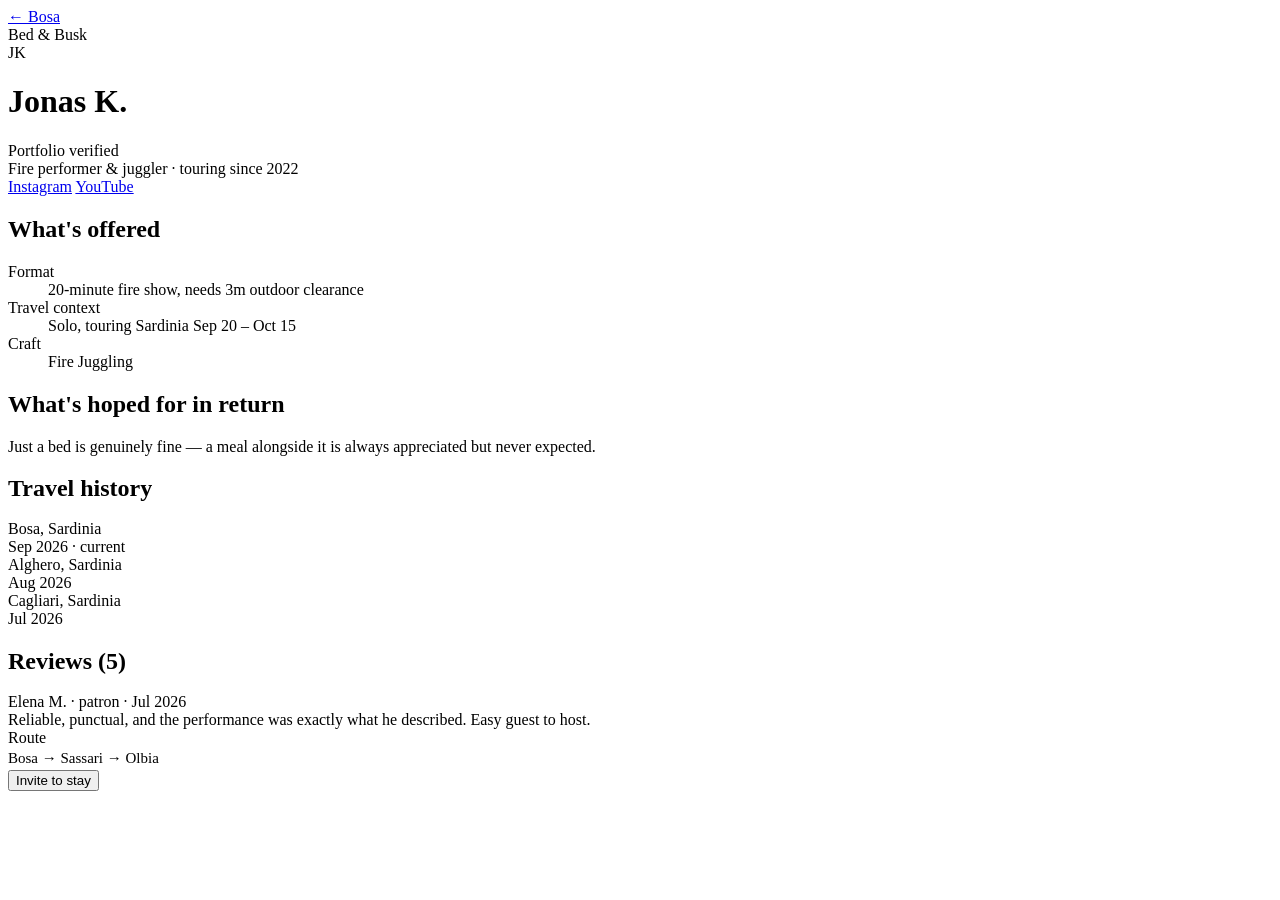
==== docs/artist.html @ 7006008d "Rename artist.html to docs/artist.html" ====
<!doctype html>
<html lang="en">
<head>
<meta charset="utf-8">
<meta name="viewport" content="width=device-width, initial-scale=1">
<title>Jonas K. — Artist Profile</title>
<link rel="stylesheet" href="https://fonts.googleapis.com/css2?family=Fraunces:opsz,wght@9..144,600;9..144,700&family=Work+Sans:wght@400;500;600&display=swap">
<link rel="stylesheet" href="css/style.css">
</head>
<body>
<div class="page">

  <nav class="nav">
    <a class="nav-back" href="index.html">← Bosa</a>
    <div class="nav-logo">Bed &amp; Busk</div>
  </nav>

  <div class="detail">
    <div class="detail-main">

      <div class="identity">
        <div class="avatar avatar-lg avatar-sage">JK</div>
        <div class="identity-head">
          <div class="identity-name">
            <h1>Jonas K.</h1>
            <span class="badge badge-rust">Portfolio verified</span>
          </div>
          <div class="identity-meta">Fire performer &amp; juggler · touring since 2022</div>
          <div class="identity-links">
            <a href="#">Instagram</a>
            <a href="#">YouTube</a>
          </div>
        </div>
      </div>

      <div class="panel">
        <h2>What's offered</h2>
        <dl class="field-grid">
          <dt>Format</dt><dd>20-minute fire show, needs 3m outdoor clearance</dd>
          <dt>Travel context</dt><dd>Solo, touring Sardinia Sep 20 – Oct 15</dd>
          <dt>Craft</dt>
          <dd class="badge-group">
            <span class="badge badge-neutral">Fire</span>
            <span class="badge badge-neutral">Juggling</span>
          </dd>
        </dl>
        <div class="divider"></div>
        <h2>What's hoped for in return</h2>
        <p>Just a bed is genuinely fine — a meal alongside it is always appreciated but never expected.</p>
      </div>

      <div>
        <h2 style="margin-bottom:18px;">Travel history</h2>
        <div class="rows">
          <div class="row">
            <div>Bosa, Sardinia</div>
            <div class="row-aside">Sep 2026 · current</div>
          </div>
          <div class="row">
            <div>Alghero, Sardinia</div>
            <div class="row-aside">Aug 2026</div>
          </div>
          <div class="row">
            <div>Cagliari, Sardinia</div>
            <div class="row-aside">Jul 2026</div>
          </div>
        </div>
      </div>

      <div>
        <h2 style="margin-bottom:18px;">Reviews (5)</h2>
        <div class="review">
          <div class="review-byline">Elena M. · patron · Jul 2026</div>
          <div class="review-body">Reliable, punctual, and the performance was exactly what he described. Easy guest to host.</div>
        </div>
      </div>

    </div>

    <aside class="detail-side">
      <div class="sidebar-panel">
        <div class="sidebar-label">Route</div>
        <div style="font-size:15px; line-height:1.5;">Bosa → Sassari → Olbia</div>
        <button class="btn btn-outline">Invite to stay</button>
      </div>
    </aside>
  </div>

</div>
</body>
</html>
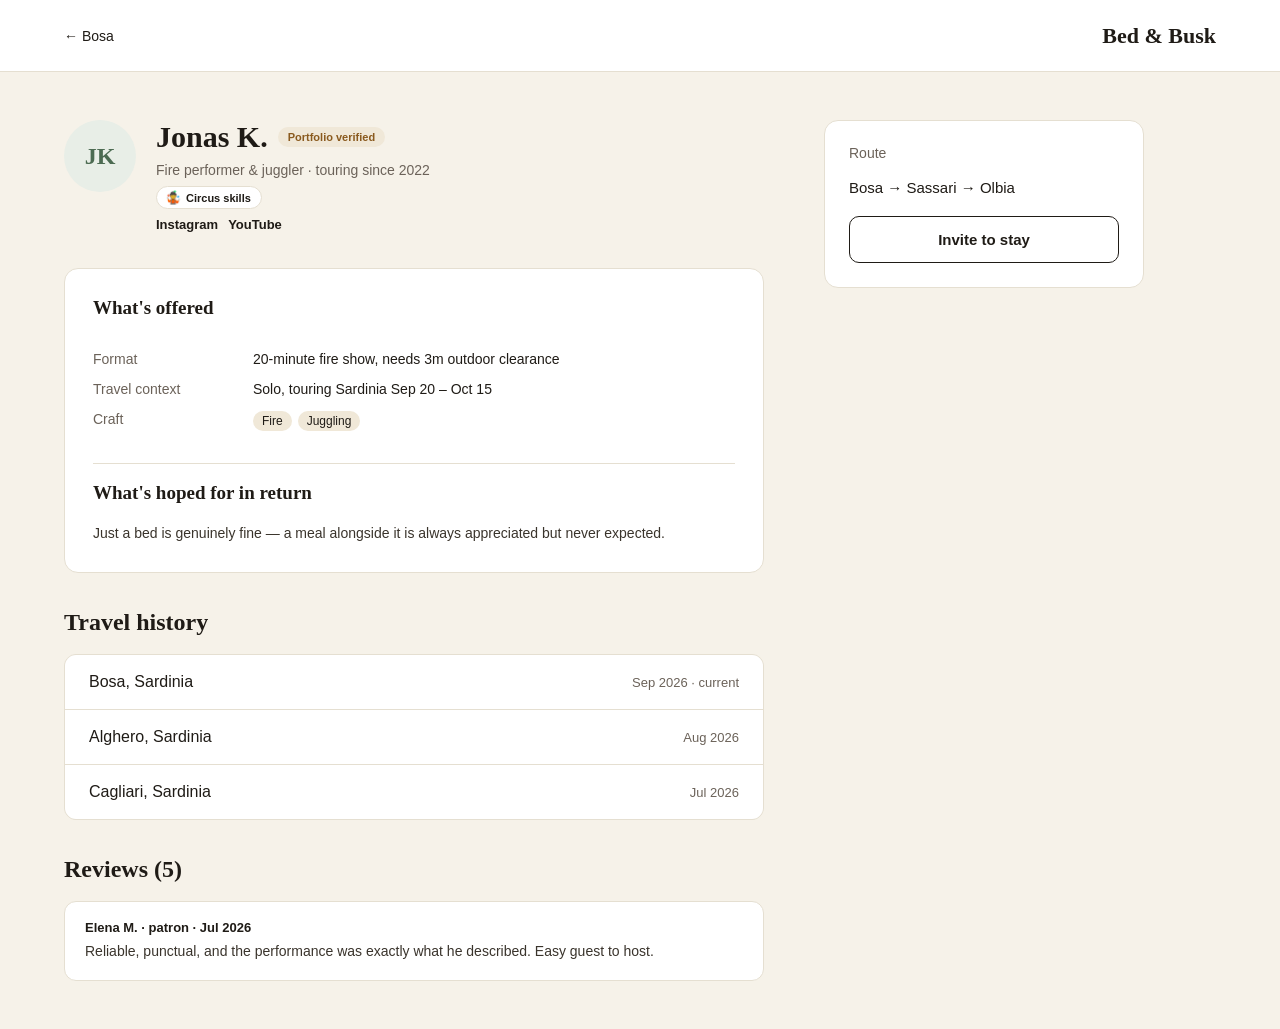
==== commit c185bebf: "Rename artist (1).html to docs/artist.html" ====
--- a/docs/artist.html
+++ b/docs/artist.html
@@ -26,6 +26,9 @@
             <span class="badge badge-rust">Portfolio verified</span>
           </div>
           <div class="identity-meta">Fire performer &amp; juggler · touring since 2022</div>
+          <div class="icon-row">
+            <span class="icon-tag"><span class="icon-glyph">🤹</span> Circus skills</span>
+          </div>
           <div class="identity-links">
             <a href="#">Instagram</a>
             <a href="#">YouTube</a>
--- a/docs/css/style.css
+++ b/docs/css/style.css
@@ -0,0 +1,349 @@
+:root {
+  --bg: #F6F2E9;
+  --surface: #FFFFFF;
+  --map-bg: #EFEAE0;
+  --border: #E5DFD1;
+  --text: #1F1B16;
+  --text-muted: #6B6259;
+  --text-body: #3A342C;
+  --rust: #B54A2A;
+  --rust-bg: #F0E8D8;
+  --rust-text: #8A5A1E;
+  --sage: #4C6B52;
+  --sage-bg: #E8EEE7;
+  --sage-text: #3E5A43;
+  --font-display: 'Fraunces', Georgia, serif;
+  --font-body: 'Work Sans', -apple-system, sans-serif;
+}
+
+* { box-sizing: border-box; }
+
+body {
+  margin: 0;
+  background: var(--bg);
+  color: var(--text);
+  font-family: var(--font-body);
+}
+
+a {
+  color: var(--text);
+  text-decoration: none;
+}
+a:hover { color: var(--rust); }
+
+h1, h2, h3 {
+  font-family: var(--font-display);
+  margin: 0;
+}
+
+.page {
+  max-width: 1280px;
+  margin: 0 auto;
+  min-height: 100vh;
+  background: var(--bg);
+  display: flex;
+  flex-direction: column;
+}
+
+/* Nav */
+.nav {
+  height: 72px;
+  padding: 0 64px;
+  display: flex;
+  align-items: center;
+  justify-content: space-between;
+  border-bottom: 1px solid var(--border);
+  background: var(--surface);
+  position: sticky;
+  top: 0;
+  z-index: 10;
+}
+.nav-left { display: flex; align-items: center; gap: 32px; }
+.nav-logo { font-family: var(--font-display); font-weight: 700; font-size: 22px; }
+.nav-back { font-size: 14px; font-weight: 500; }
+.nav-location { font-size: 14px; color: var(--text-muted); }
+.nav-location strong { color: var(--text); font-weight: 600; }
+.nav-links { display: flex; align-items: center; gap: 28px; }
+.nav-links a { font-size: 14px; font-weight: 500; }
+
+/* Buttons */
+.btn {
+  font-family: var(--font-body);
+  font-size: 15px;
+  font-weight: 600;
+  padding: 14px 20px;
+  border-radius: 10px;
+  cursor: pointer;
+  border: none;
+  display: inline-block;
+  text-align: center;
+}
+.btn-sm { font-size: 14px; padding: 10px 20px; border-radius: 8px; }
+.btn-primary { background: var(--rust); color: #fff; }
+.btn-primary:hover { background: #963c22; color: #fff; }
+.btn-outline { background: var(--surface); color: var(--text); border: 1px solid var(--text); }
+.btn-outline:hover { background: var(--text); color: #fff; }
+.btn-dark { background: var(--text); color: #fff; border: 1px solid var(--text); }
+.btn-dark:hover { background: #000; }
+
+/* Sections */
+.section {
+  padding: 48px 64px;
+  border-bottom: 1px solid var(--border);
+}
+.section-tight-top { padding-top: 48px; padding-bottom: 0; border-bottom: none; }
+.section:last-child { border-bottom: none; }
+.section-header {
+  display: flex;
+  justify-content: space-between;
+  align-items: baseline;
+  gap: 16px;
+  margin-bottom: 20px;
+  flex-wrap: wrap;
+}
+.section-header h2 { font-weight: 600; font-size: 26px; }
+.section-link { font-size: 14px; font-weight: 600; white-space: nowrap; }
+.hint { font-size: 13px; color: var(--text-muted); }
+
+/* Hero */
+.hero { padding: 56px 64px 48px; display: flex; flex-direction: column; gap: 16px; }
+.hero h1 { font-weight: 700; font-size: 56px; }
+.hero p { margin: 0; font-size: 18px; color: var(--text-muted); max-width: 620px; line-height: 1.5; }
+.hero-stats { display: flex; gap: 28px; flex-wrap: wrap; margin-top: 8px; font-size: 14px; }
+
+/* Map */
+.map-frame {
+  position: relative;
+  height: 280px;
+  border-radius: 14px;
+  background: var(--map-bg);
+  border: 1px solid var(--border);
+  overflow: hidden;
+}
+.map-frame.map-tall { height: 220px; }
+.map-frame .leaflet-container { border-radius: 14px; font-family: var(--font-body); }
+.pin-label {
+  font-size: 11px;
+  font-weight: 600;
+  padding: 2px 8px;
+  border-radius: 999px;
+  background: var(--surface);
+  border: 1px solid var(--border);
+  white-space: nowrap;
+}
+
+/* Lists / rows */
+.rows {
+  display: flex;
+  flex-direction: column;
+  gap: 1px;
+  background: var(--border);
+  border: 1px solid var(--border);
+  border-radius: 12px;
+  overflow: hidden;
+}
+.row {
+  display: flex;
+  align-items: center;
+  justify-content: space-between;
+  padding: 18px 24px;
+  background: var(--surface);
+  gap: 16px;
+}
+.row-title { font-size: 16px; font-weight: 600; }
+.row-meta { font-size: 12px; color: var(--text-muted); }
+.row-aside { font-size: 13px; color: var(--text-muted); white-space: nowrap; }
+
+/* Grid of cards (patrons) */
+.card-grid {
+  display: grid;
+  grid-template-columns: repeat(3, minmax(0, 1fr));
+  gap: 20px;
+}
+.card {
+  display: flex;
+  flex-direction: column;
+  gap: 12px;
+  padding: 20px;
+  background: var(--surface);
+  border: 1px solid var(--border);
+  border-radius: 12px;
+}
+.card-name { font-size: 16px; font-weight: 600; }
+.card-desc { font-size: 13px; color: var(--text-muted); line-height: 1.5; }
+.card-rating { font-size: 12px; color: var(--text-muted); }
+
+.avatar {
+  width: 44px; height: 44px;
+  border-radius: 50%;
+  display: flex; align-items: center; justify-content: center;
+  font-family: var(--font-display); font-weight: 600; font-size: 15px;
+  flex-shrink: 0;
+}
+.avatar-lg { width: 72px; height: 72px; font-size: 24px; }
+.avatar-rust { background: var(--rust-bg); color: var(--rust); }
+.avatar-sage { background: var(--sage-bg); color: var(--sage); }
+
+/* Badges / tags */
+.badge {
+  font-size: 11px;
+  padding: 4px 10px;
+  border-radius: 999px;
+  font-weight: 600;
+  display: inline-block;
+}
+.badge-rust { background: var(--rust-bg); color: var(--rust-text); }
+.badge-sage { background: var(--sage-bg); color: var(--sage-text); }
+.badge-neutral { background: var(--rust-bg); color: var(--text); font-weight: 400; font-size: 12px; padding: 3px 9px; }
+.badge-group { display: flex; gap: 6px; flex-wrap: wrap; }
+
+/* Profile / detail layout */
+.detail {
+  padding: 48px 64px;
+  display: flex;
+  gap: 60px;
+  flex-wrap: wrap;
+}
+.detail-main { flex: 1 1 640px; max-width: 700px; display: flex; flex-direction: column; gap: 36px; }
+.detail-side { flex: 0 1 320px; display: flex; flex-direction: column; gap: 16px; align-self: flex-start; }
+
+.identity { display: flex; gap: 20px; align-items: flex-start; }
+.identity-head { display: flex; flex-direction: column; gap: 8px; }
+.identity-name { display: flex; align-items: center; gap: 10px; flex-wrap: wrap; }
+.identity-name h1 { font-weight: 700; font-size: 30px; }
+.identity-meta { font-size: 14px; color: var(--text-muted); }
+.identity-links { display: flex; gap: 10px; }
+.identity-links a { font-size: 13px; font-weight: 600; }
+
+.panel {
+  display: flex;
+  flex-direction: column;
+  gap: 18px;
+  padding: 28px;
+  background: var(--surface);
+  border: 1px solid var(--border);
+  border-radius: 14px;
+}
+.panel h2 { font-weight: 600; font-size: 19px; }
+.panel p { margin: 0; font-size: 14px; line-height: 1.6; color: var(--text-body); }
+.field-grid {
+  display: grid;
+  grid-template-columns: 160px 1fr;
+  row-gap: 14px;
+  font-size: 14px;
+}
+.field-grid dt { color: var(--text-muted); grid-column: 1; }
+.field-grid dd { margin: 0; grid-column: 2; }
+.divider { height: 1px; background: var(--border); }
+
+.review-list { display: flex; flex-direction: column; gap: 14px; }
+.review { padding: 18px 20px; background: var(--surface); border: 1px solid var(--border); border-radius: 12px; }
+.review-byline { font-size: 13px; font-weight: 600; margin-bottom: 6px; }
+.review-body { font-size: 14px; color: var(--text-body); line-height: 1.5; }
+
+.sidebar-panel {
+  padding: 24px;
+  background: var(--surface);
+  border: 1px solid var(--border);
+  border-radius: 14px;
+  display: flex;
+  flex-direction: column;
+  gap: 16px;
+}
+.sidebar-label { font-size: 14px; color: var(--text-muted); }
+.sidebar-value { font-size: 20px; font-weight: 600; }
+.sidebar-note { font-size: 12px; color: var(--text-muted); line-height: 1.5; }
+
+.quote {
+  padding: 22px 24px;
+  background: var(--surface);
+  border: 1px solid var(--border);
+  border-radius: 12px;
+  font-size: 15px;
+  line-height: 1.6;
+  font-style: italic;
+  color: var(--text-body);
+}
+
+/* Icon tags (patron: bed / plate & cutlery — artist: discipline) */
+.icon-row { display: flex; gap: 6px; flex-wrap: wrap; }
+.icon-tag {
+  display: inline-flex;
+  align-items: center;
+  gap: 5px;
+  font-size: 11px;
+  font-weight: 600;
+  padding: 4px 10px 4px 8px;
+  border-radius: 999px;
+  background: var(--surface);
+  border: 1px solid var(--border);
+  color: var(--text);
+}
+.icon-tag .icon-glyph { font-size: 13px; line-height: 1; }
+
+/* Availability status */
+.status-pill {
+  display: inline-flex;
+  align-items: center;
+  gap: 6px;
+  font-size: 12px;
+  font-weight: 600;
+  padding: 4px 10px;
+  border-radius: 999px;
+}
+.status-hosting { background: var(--sage-bg); color: var(--sage-text); }
+.status-hosting::before { content: ""; width: 6px; height: 6px; border-radius: 50%; background: var(--sage); }
+.status-off { background: var(--border); color: var(--text-muted); }
+.status-off::before { content: ""; width: 6px; height: 6px; border-radius: 50%; background: var(--text-muted); }
+
+/* City image gallery */
+.gallery {
+  display: grid;
+  grid-template-columns: repeat(5, minmax(0, 1fr));
+  gap: 10px;
+}
+.gallery-item {
+  position: relative;
+  border-radius: 10px;
+  overflow: hidden;
+  background: var(--map-bg);
+  border: 1px solid var(--border);
+  aspect-ratio: 4 / 3;
+}
+.gallery-item img {
+  width: 100%;
+  height: 100%;
+  object-fit: cover;
+  display: block;
+}
+.gallery-credit {
+  position: absolute;
+  left: 0; right: 0; bottom: 0;
+  padding: 4px 8px;
+  font-size: 10px;
+  color: #fff;
+  background: linear-gradient(transparent, rgba(0,0,0,0.55));
+  opacity: 0;
+  transition: opacity 0.15s ease;
+}
+.gallery-item:hover .gallery-credit { opacity: 1; }
+.gallery-loading {
+  grid-column: 1 / -1;
+  font-size: 13px;
+  color: var(--text-muted);
+  padding: 12px 0;
+}
+
+/* Responsive */
+@media (max-width: 900px) {
+  .nav { padding: 0 24px; }
+  .nav-links { gap: 16px; }
+  .nav-links a:not(.btn) { display: none; }
+  .hero, .section, .detail { padding-left: 24px; padding-right: 24px; }
+  .section-tight-top { padding-left: 24px; padding-right: 24px; }
+  .hero h1 { font-size: 40px; }
+  .card-grid { grid-template-columns: 1fr; }
+  .gallery { grid-template-columns: repeat(2, minmax(0, 1fr)); }
+  .detail { gap: 32px; }
+  .detail-side { flex-basis: 100%; }
+}
